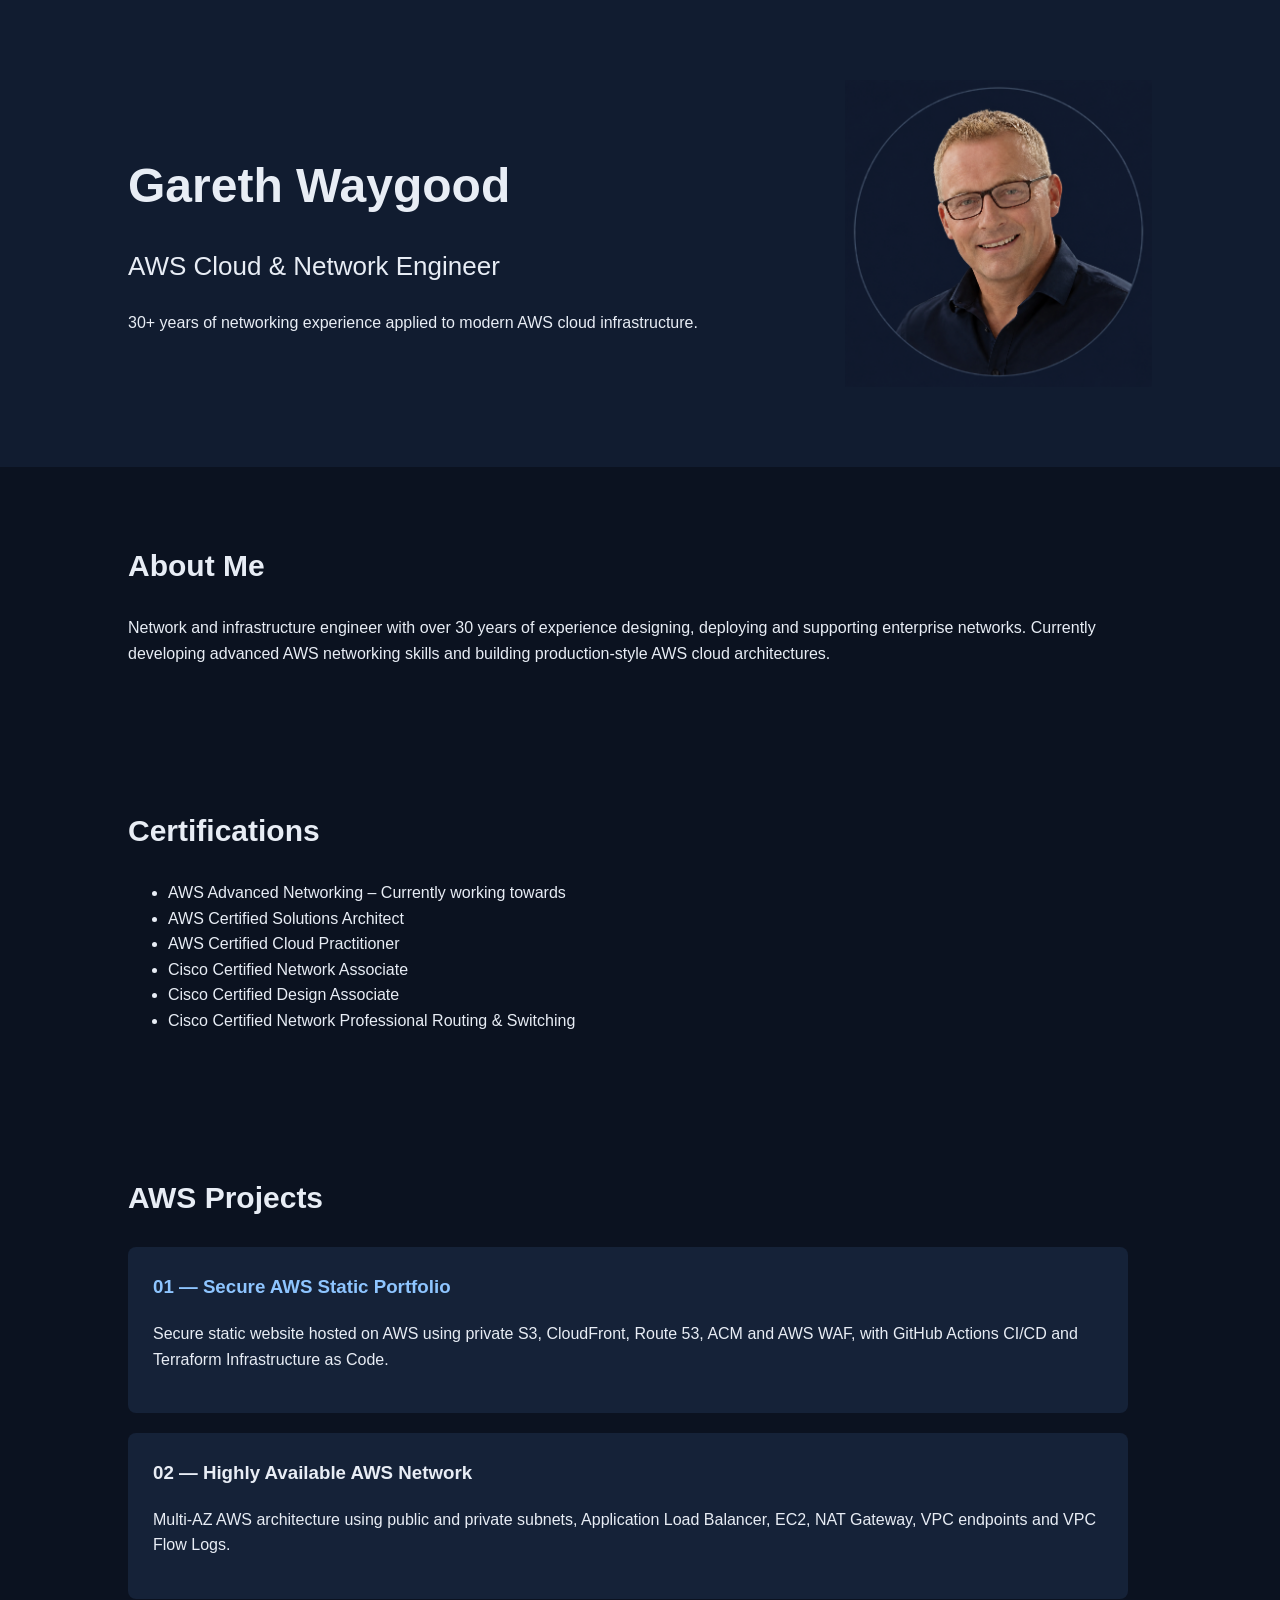
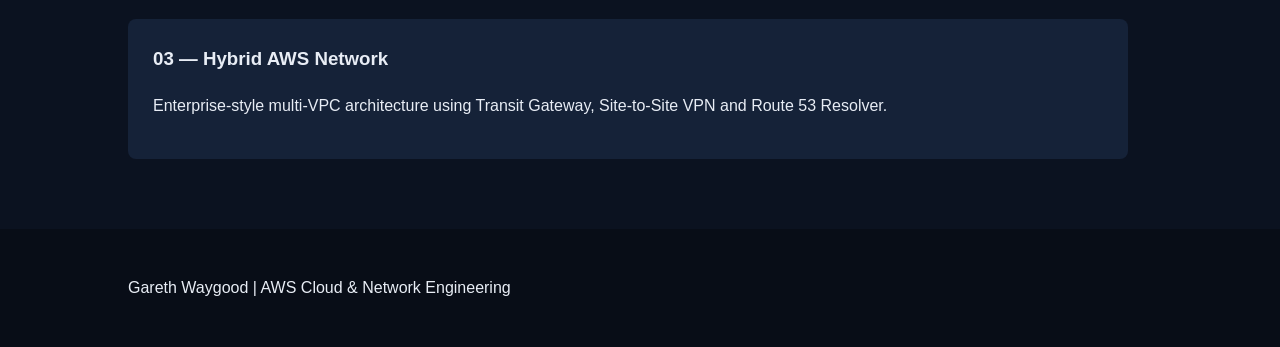
==== site/index.html @ d31afc92 "headshot and updated index" ====
<!DOCTYPE html>
<html lang="en">
<head>
    <meta charset="UTF-8">
    <meta name="viewport" content="width=device-width, initial-scale=1.0">

    <title>Gareth Waygood | AWS Network Engineer</title>

    <link rel="stylesheet" href="styles.css">

    <style>
        .hero-layout {
            display: flex;
            align-items: center;
            justify-content: space-between;
            gap: 3rem;
            max-width: 1400px;
            margin: 0 auto;
        }

        .hero-copy {
            flex: 1 1 auto;
            min-width: 0;
        }

        .hero-headshot {
            display: block;
            flex: 0 0 auto;
            width: clamp(220px, 24vw, 350px);
            height: auto;
            object-fit: contain;
        }

        @media (max-width: 760px) {
            .hero-layout {
                flex-direction: column;
                align-items: flex-start;
                gap: 2rem;
            }

            .hero-headshot {
                width: min(280px, 80vw);
                align-self: center;
            }
        }
    </style>
</head>

<body>

<header>
    <div class="hero-layout">
        <div class="hero-copy">
            <h1>Gareth Waygood</h1>
            <h2>AWS Cloud & Network Engineer</h2>

            <p>
                30+ years of networking experience applied to modern
                AWS cloud infrastructure.
            </p>
        </div>

        <img
            class="hero-headshot"
            src="images/proheadshot.png"
            alt="Professional headshot of Gareth Waygood"
            width="350"
            height="350"
        >
    </div>
</header>


<section>
    <h2>About Me</h2>

    <p>
        Network and infrastructure engineer with over 30 years
        of experience designing, deploying and supporting
        enterprise networks.

        Currently developing advanced AWS networking skills
        and building production-style AWS cloud architectures.
    </p>
</section>

<section>
    <h2>Certifications</h2>

    <ul>
        <li>AWS Advanced Networking – Currently working towards</li>
        <li>AWS Certified Solutions Architect</li>
        <li>AWS Certified Cloud Practitioner</li>
        <li>Cisco Certified Network Associate</li>
        <li>Cisco Certified Design Associate</li>
        <li>Cisco Certified Network Professional Routing & Switching</li>
    </ul>
</section>


<section>
    <h2>AWS Projects</h2>

  <div class="project">
    <h3>
        <a href="project1.html">
            01 — Secure AWS Static Portfolio
        </a>
    </h3>
    <p>
        Secure static website hosted on AWS using private S3,
        CloudFront, Route 53, ACM and AWS WAF, with GitHub Actions
        CI/CD and Terraform Infrastructure as Code.
    </p>
</div>


    <div class="project">
        <h3>02 — Highly Available AWS Network</h3>

        <p>
            Multi-AZ AWS architecture using public and private
            subnets, Application Load Balancer, EC2, NAT Gateway,
            VPC endpoints and VPC Flow Logs.
        </p>
    </div>


    <div class="project">
        <h3>03 — Hybrid AWS Network</h3>

        <p>
            Enterprise-style multi-VPC architecture using
            Transit Gateway, Site-to-Site VPN and Route 53
            Resolver.
        </p>
    </div>

</section>


<footer>
    <p>Gareth Waygood | AWS Cloud & Network Engineering</p>
</footer>

</body>
</html>
---- site/styles.css ----
body {
    font-family: Arial, sans-serif;
    margin: 0;
    background: #0b1220;
    color: #e8edf5;
    line-height: 1.6;
}

header {
    padding: 80px 10%;
    background: #111c30;
}

header h1 {
    font-size: 48px;
    margin-bottom: 0;
}

header h2 {
    font-size: 26px;
    font-weight: normal;
}

section {
    padding: 50px 10%;
    max-width: 1000px;
}

section h2 {
    font-size: 30px;
}

.project {
    background: #152238;
    padding: 25px;
    margin: 20px 0;
    border-radius: 8px;
}

.project h3 {
    margin-top: 0;
}

footer {
    padding: 30px 10%;
    background: #080d17;
}
a {
    color: #8ec5ff;
    text-decoration: none;
}

a:hover {
    text-decoration: underline;
}

.architecture {
    background: #0a1020;
    padding: 25px;
    margin: 25px 0;
    border-radius: 8px;
    overflow-x: auto;
}

.architecture pre {
    font-family: "Courier New", monospace;
    line-height: 1.5;
}

ol li {
    margin-bottom: 12px;
}
/* AWS Architecture Diagram */

.architecture-image {
    margin: 30px auto;
    text-align: center;
}

.architecture-image img {
    width: 100%;
    max-width: 1000px;
    height: auto;
    display: block;
    margin: 0 auto;
    object-fit: contain;
}
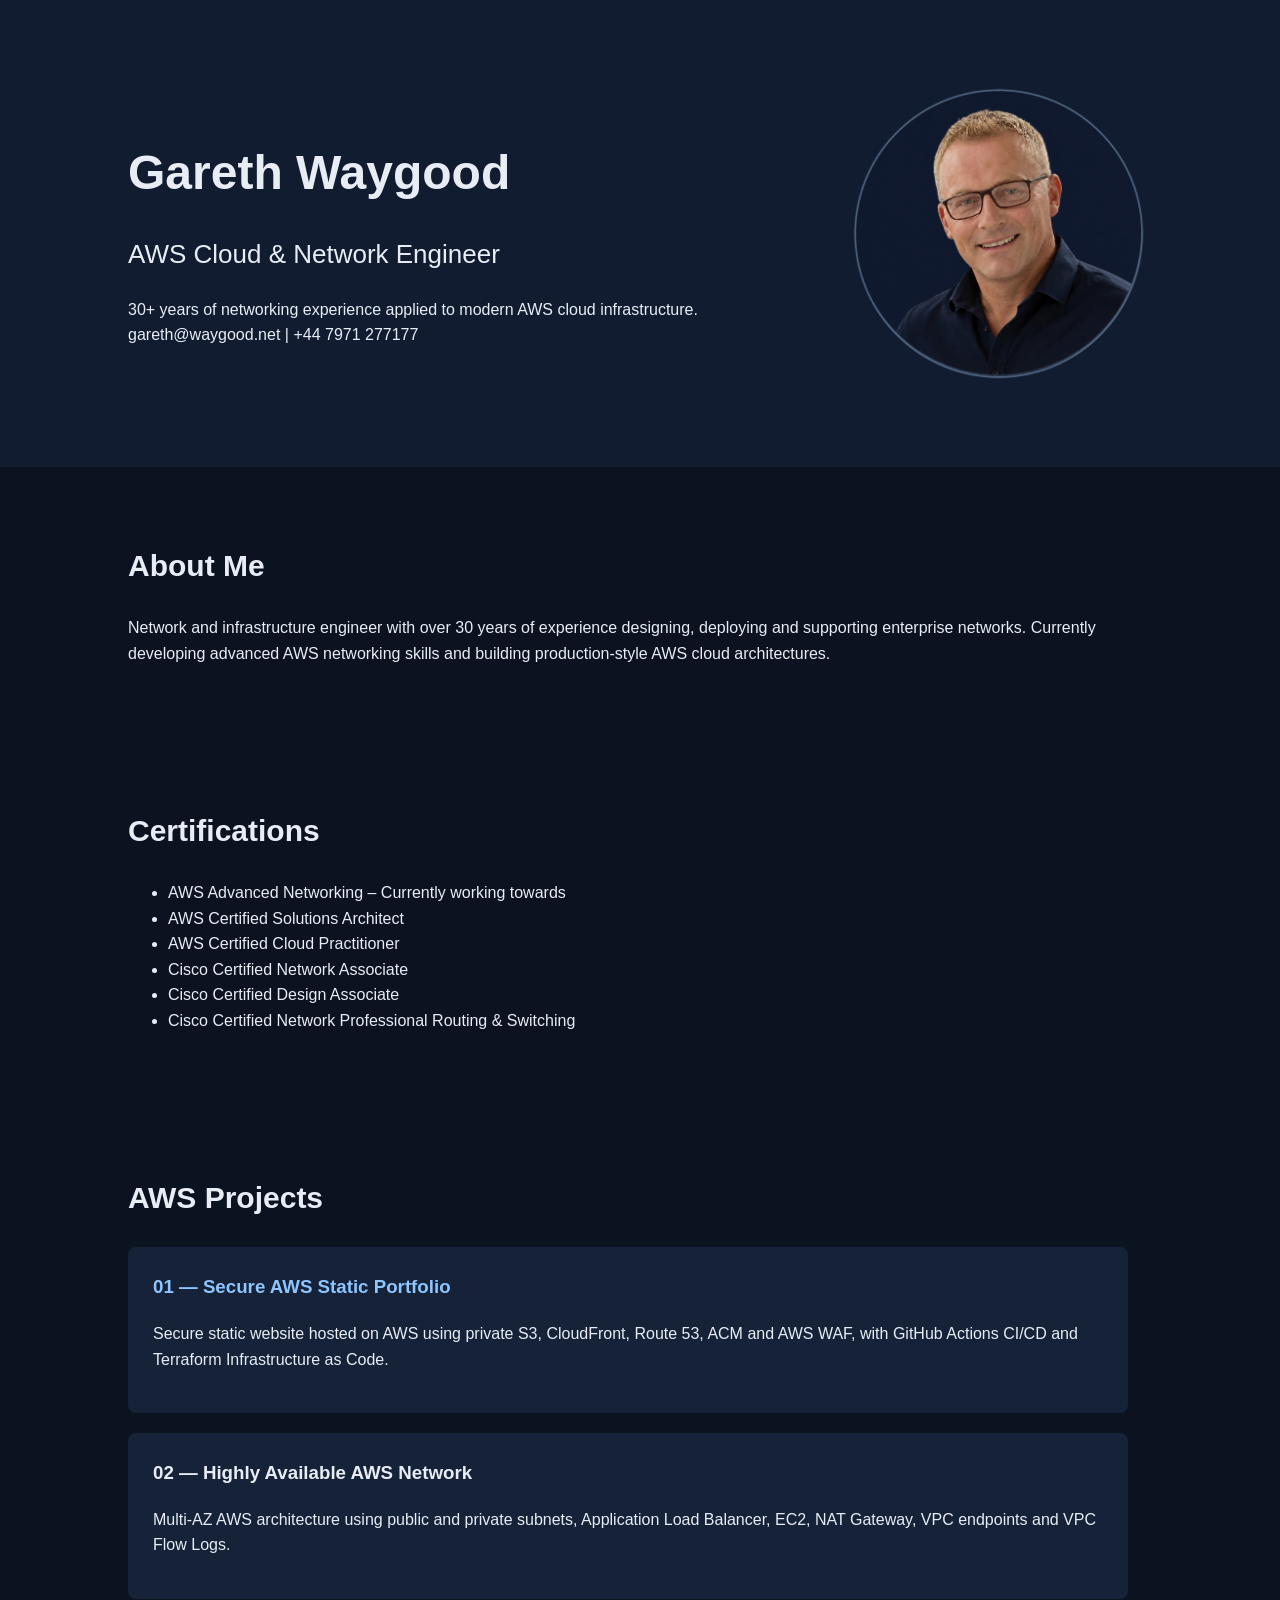
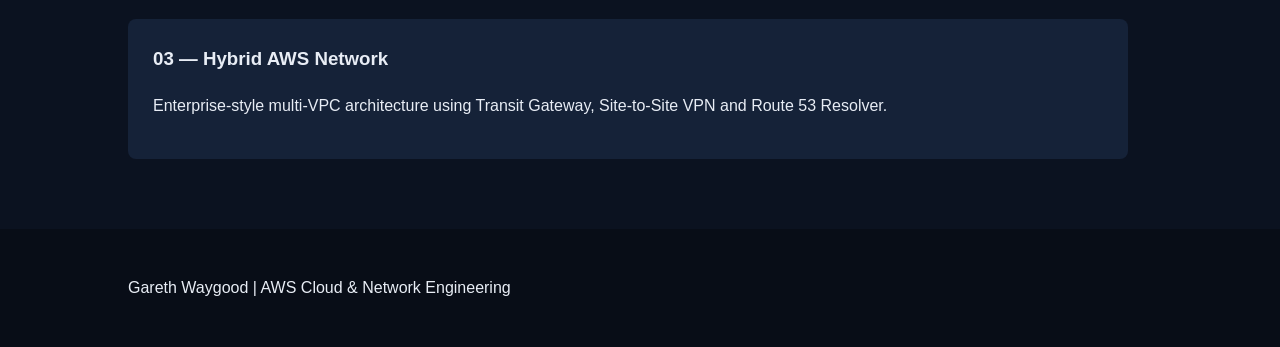
==== commit 7c7f6044: "email and mobile" ====
--- a/site/index.html
+++ b/site/index.html
@@ -57,6 +57,7 @@
             <p>
                 30+ years of networking experience applied to modern
                 AWS cloud infrastructure.
+                gareth@waygood.net   |  +44 7971 277177
             </p>
         </div>
 
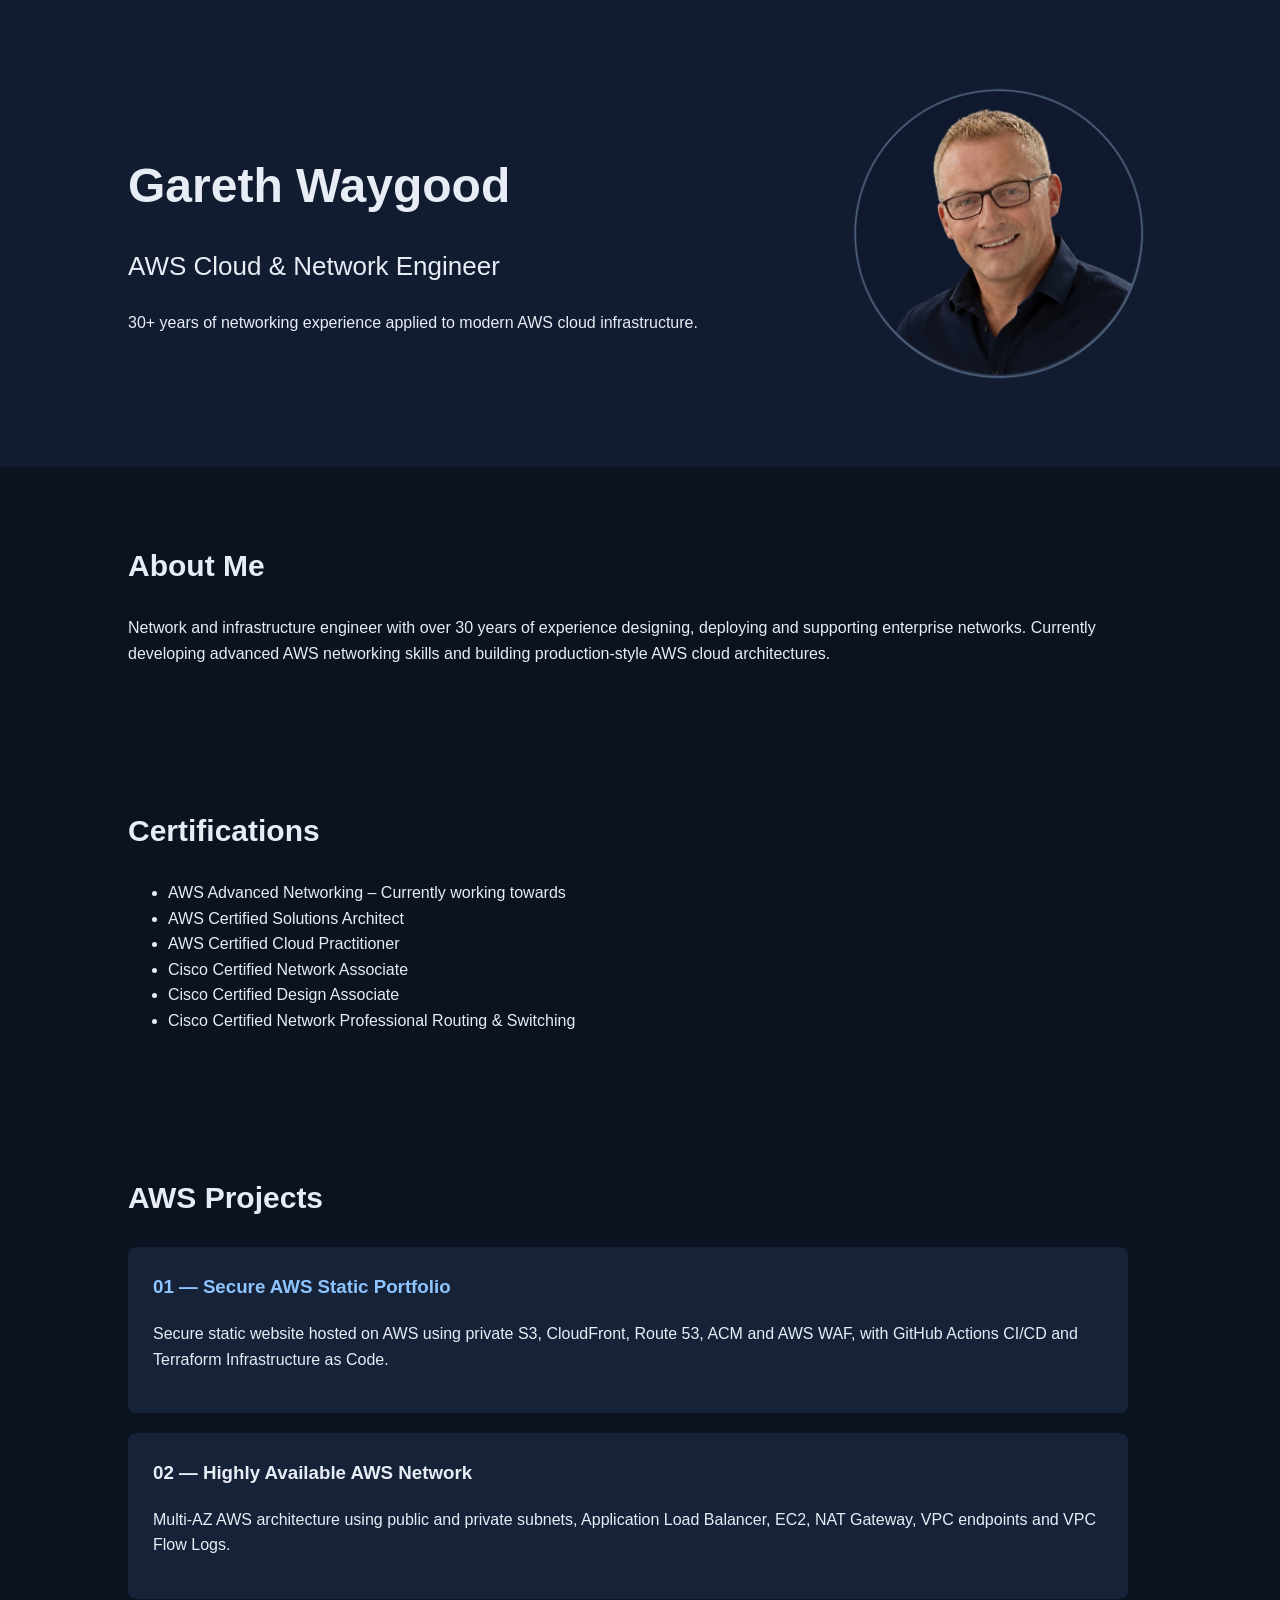
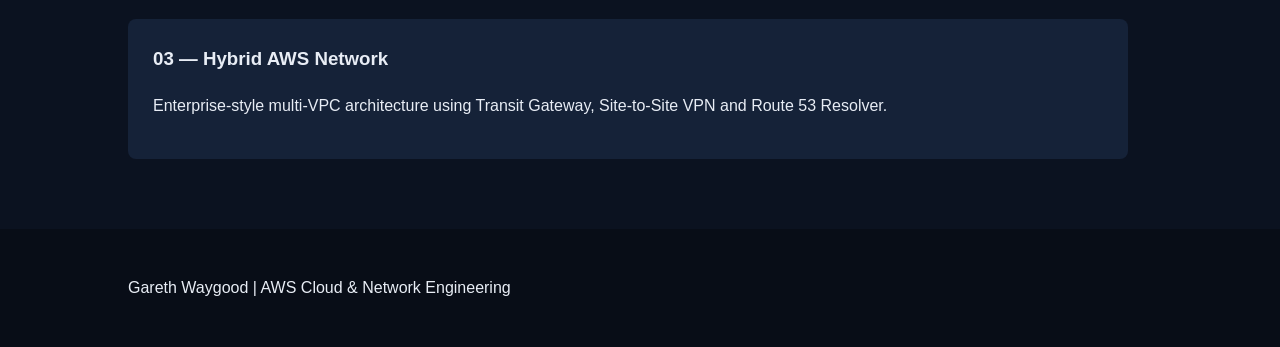
==== commit 6190a0c5: "Update index.html" ====
--- a/site/index.html
+++ b/site/index.html
@@ -57,7 +57,6 @@
             <p>
                 30+ years of networking experience applied to modern
                 AWS cloud infrastructure.
-                gareth@waygood.net   |  +44 7971 277177
             </p>
         </div>
 
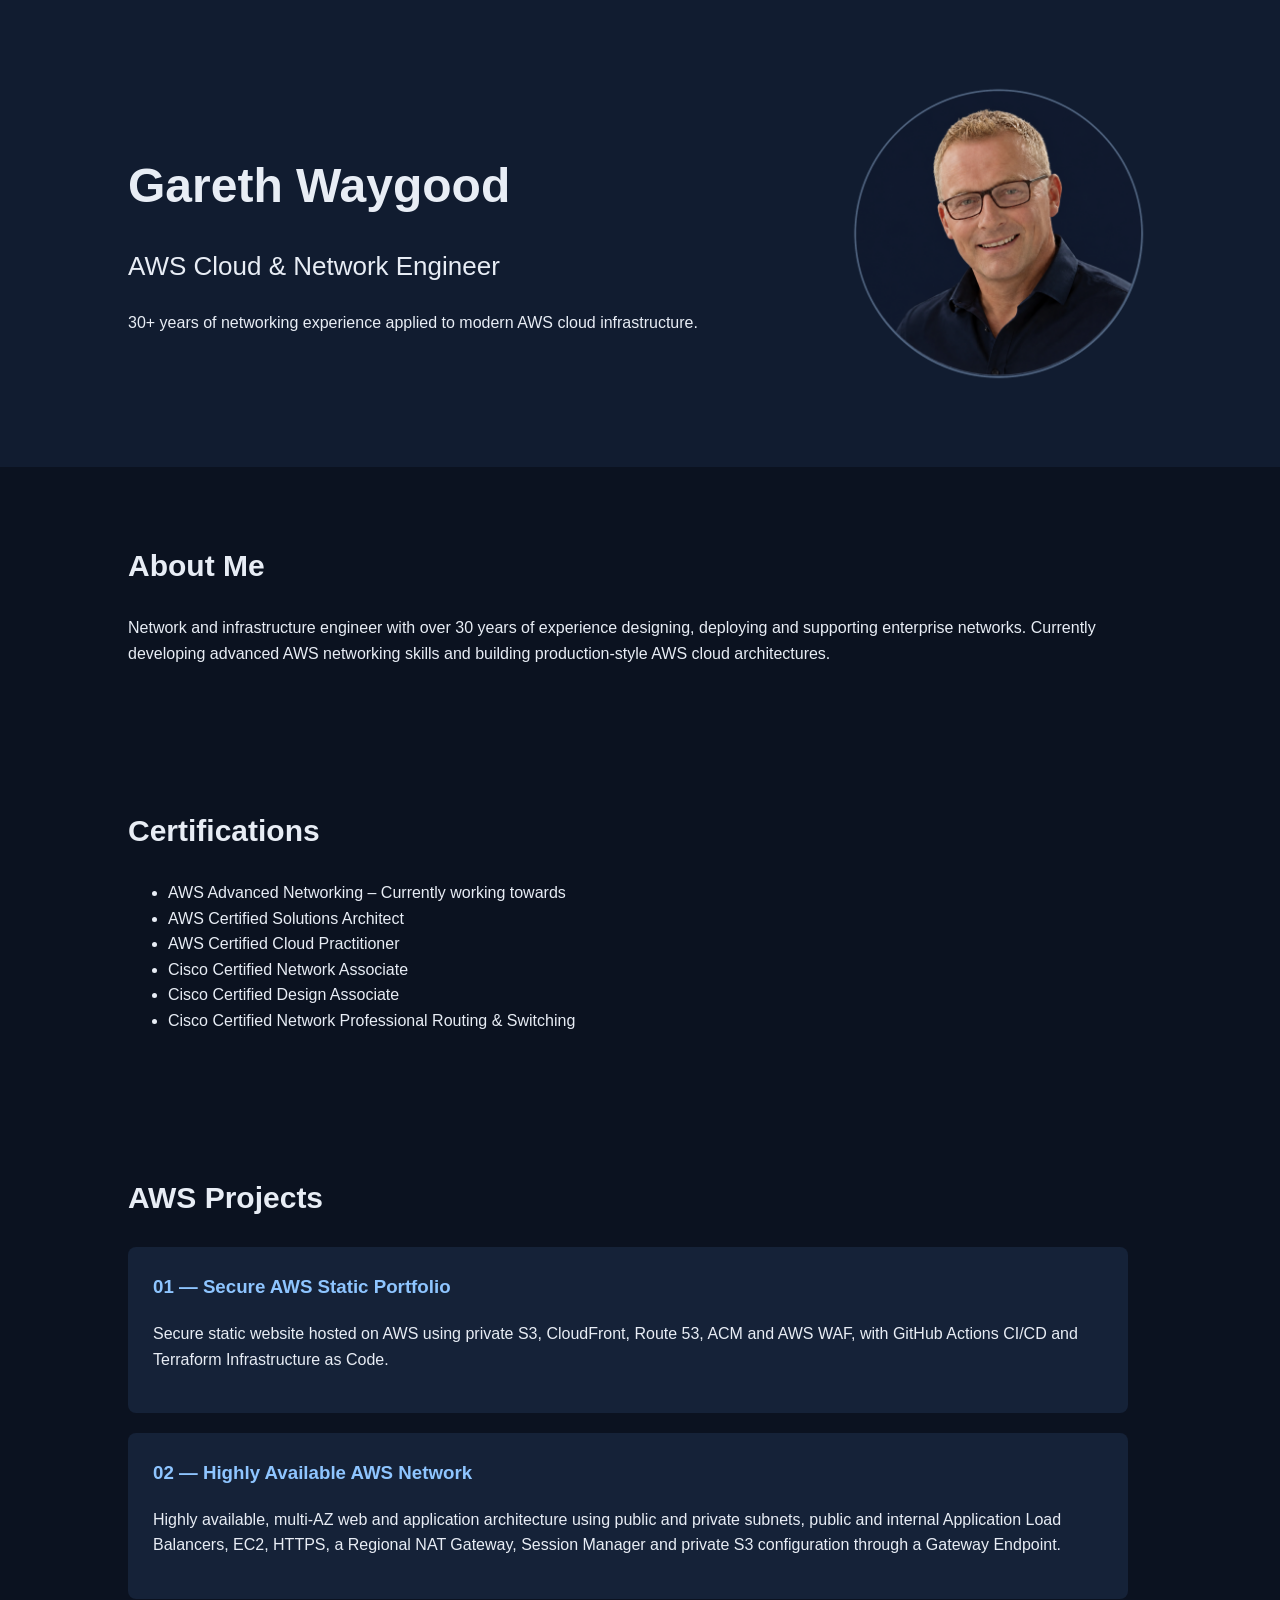
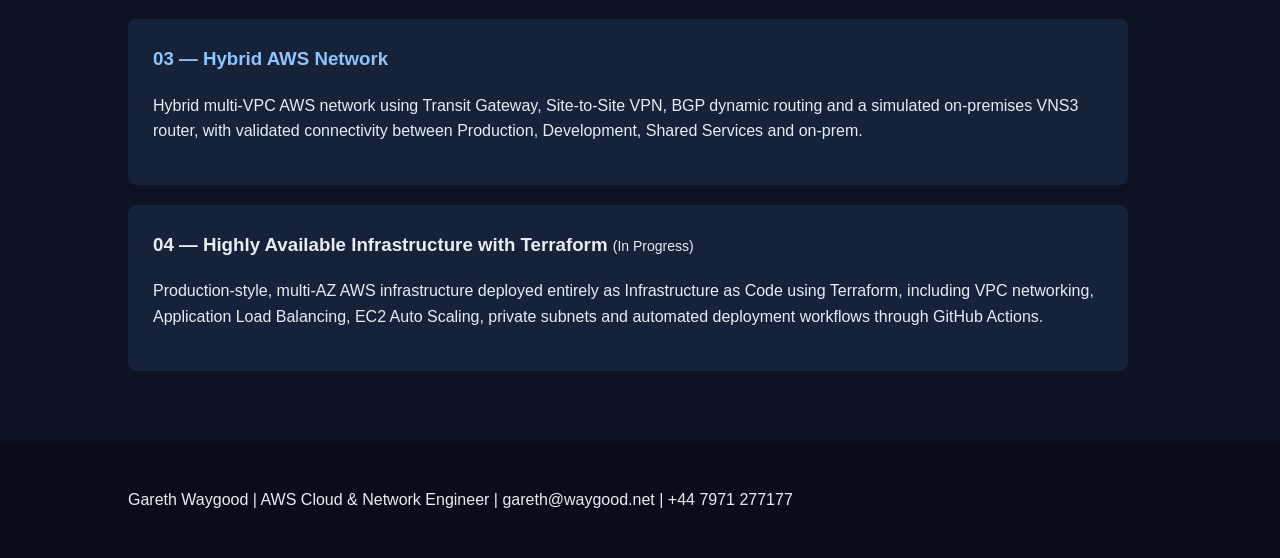
==== commit d6ad0e2d: "add proj 4 to index" ====
--- a/site/index.html
+++ b/site/index.html
@@ -31,6 +31,16 @@
             object-fit: contain;
         }
 
+        footer a {
+            color: inherit;
+            text-decoration: none;
+        }
+
+        footer a:hover,
+        footer a:focus-visible {
+            text-decoration: underline;
+        }
+
         @media (max-width: 760px) {
             .hero-layout {
                 flex-direction: column;
@@ -52,7 +62,7 @@
     <div class="hero-layout">
         <div class="hero-copy">
             <h1>Gareth Waygood</h1>
-            <h2>AWS Cloud & Network Engineer</h2>
+            <h2>AWS Cloud &amp; Network Engineer</h2>
 
             <p>
                 30+ years of networking experience applied to modern
@@ -93,7 +103,7 @@
         <li>AWS Certified Cloud Practitioner</li>
         <li>Cisco Certified Network Associate</li>
         <li>Cisco Certified Design Associate</li>
-        <li>Cisco Certified Network Professional Routing & Switching</li>
+        <li>Cisco Certified Network Professional Routing &amp; Switching</li>
     </ul>
 </section>
 
@@ -101,46 +111,76 @@
 <section>
     <h2>AWS Projects</h2>
 
-  <div class="project">
-    <h3>
-        <a href="project1.html">
-            01 — Secure AWS Static Portfolio
-        </a>
-    </h3>
-    <p>
-        Secure static website hosted on AWS using private S3,
-        CloudFront, Route 53, ACM and AWS WAF, with GitHub Actions
-        CI/CD and Terraform Infrastructure as Code.
-    </p>
-</div>
-
-
     <div class="project">
-        <h3>02 — Highly Available AWS Network</h3>
+        <h3>
+            <a href="project1.html">
+                01 — Secure AWS Static Portfolio
+            </a>
+        </h3>
 
         <p>
-            Multi-AZ AWS architecture using public and private
-            subnets, Application Load Balancer, EC2, NAT Gateway,
-            VPC endpoints and VPC Flow Logs.
+            Secure static website hosted on AWS using private S3,
+            CloudFront, Route 53, ACM and AWS WAF, with GitHub Actions
+            CI/CD and Terraform Infrastructure as Code.
         </p>
     </div>
 
 
     <div class="project">
-        <h3>03 — Hybrid AWS Network</h3>
+        <h3>
+            <a href="project2.html">
+                02 — Highly Available AWS Network
+            </a>
+        </h3>
 
         <p>
-            Enterprise-style multi-VPC architecture using
-            Transit Gateway, Site-to-Site VPN and Route 53
-            Resolver.
+            Highly available, multi-AZ web and application architecture
+            using public and private subnets, public and internal Application
+            Load Balancers, EC2, HTTPS, a Regional NAT Gateway, Session Manager
+            and private S3 configuration through a Gateway Endpoint.
         </p>
     </div>
+
+
+    <div class="project">
+        <h3>
+            <a href="project3.html">
+                03 — Hybrid AWS Network
+            </a>
+        </h3>
+
+        <p>
+            Hybrid multi-VPC AWS network using Transit Gateway,
+            Site-to-Site VPN, BGP dynamic routing and a simulated
+            on-premises VNS3 router, with validated connectivity
+            between Production, Development, Shared Services and on-prem.
+        </p>
+    </div>
+
+    <div class="project">
+    <h3>
+        04 — Highly Available Infrastructure with Terraform
+        <span style="font-size: 0.75em; font-weight: normal;">
+            (In Progress)
+        </span>
+    </h3>
+    <p>
+        Production-style, multi-AZ AWS infrastructure deployed entirely
+        as Infrastructure as Code using Terraform, including VPC networking,
+        Application Load Balancing, EC2 Auto Scaling, private subnets and
+        automated deployment workflows through GitHub Actions.
+    </p>
+</div>
 
 </section>
 
 
 <footer>
-    <p>Gareth Waygood | AWS Cloud & Network Engineering</p>
+    <p>
+        Gareth Waygood | AWS Cloud &amp; Network Engineer |
+        <a href="mailto:gareth@waygood.net">gareth@waygood.net</a> |
+        <a href="tel:+447971277177">+44 7971 277177</a>
+    </p>
 </footer>
 
 </body>
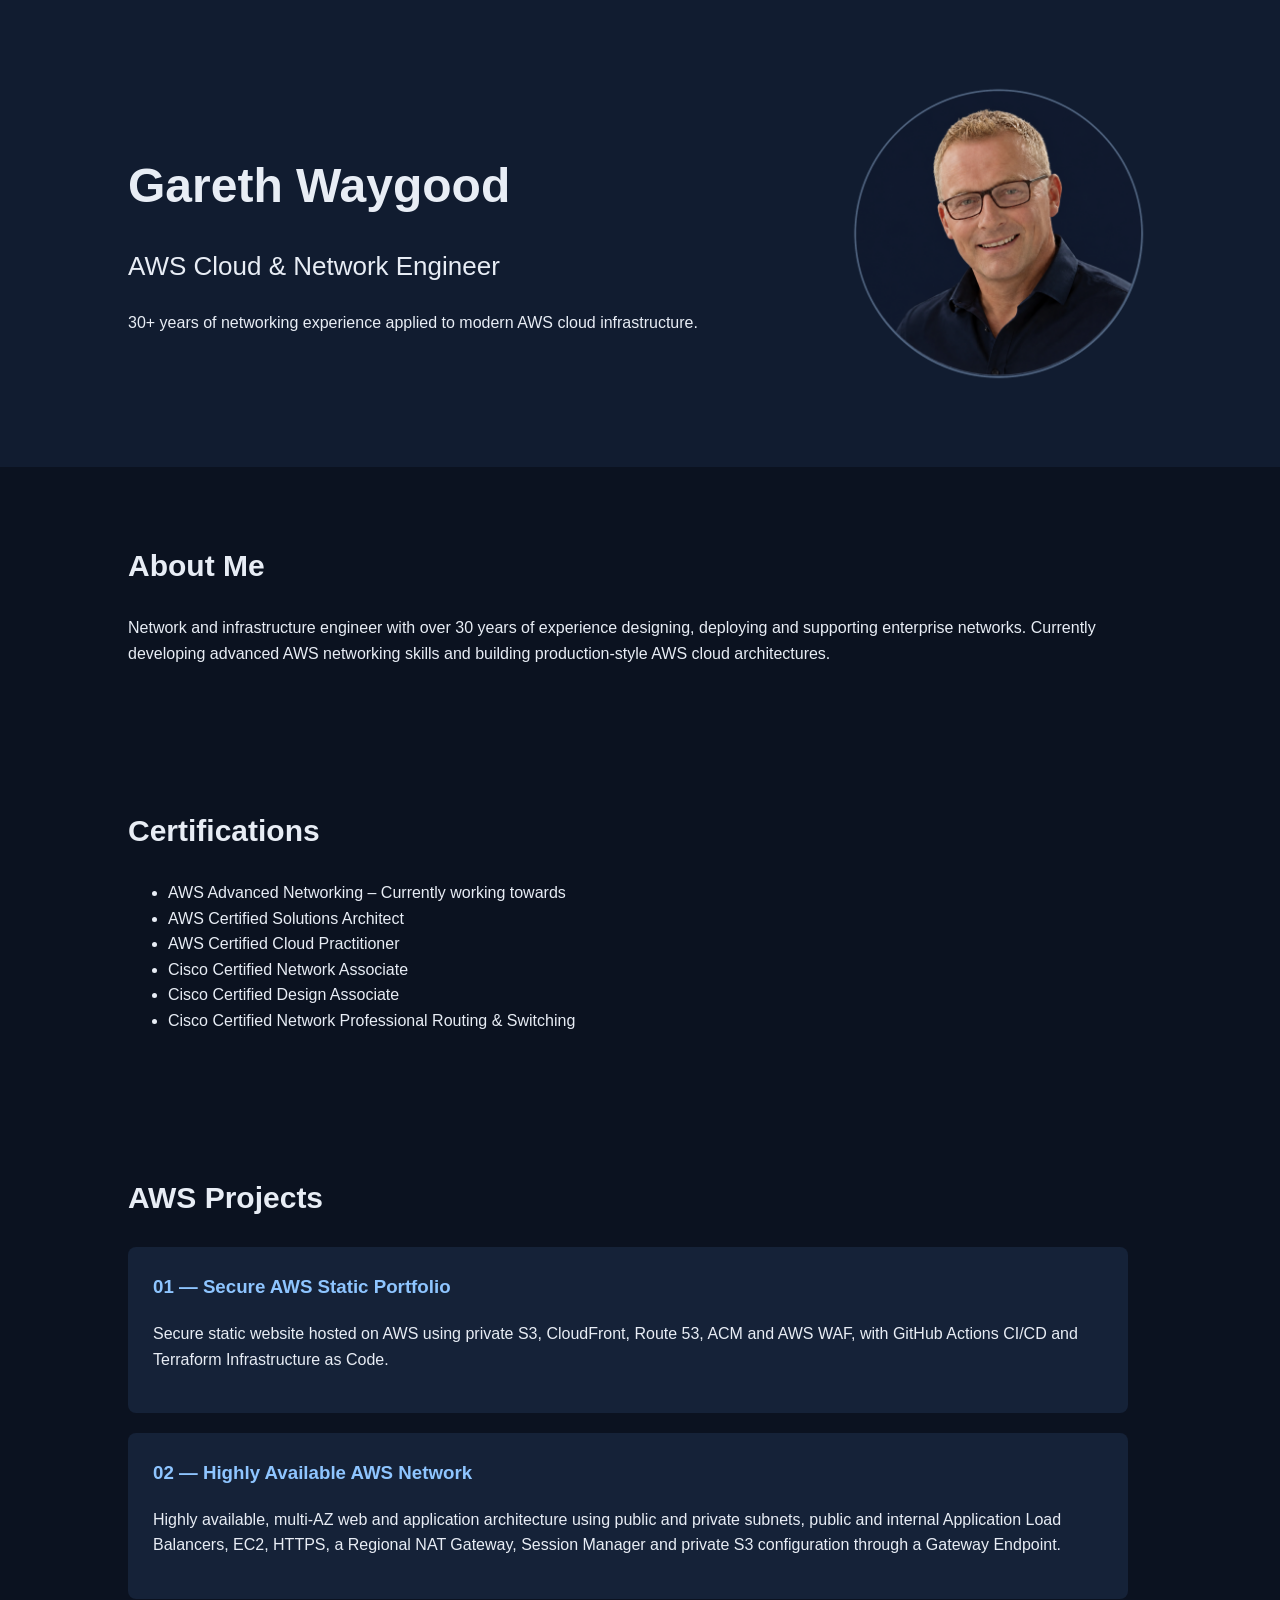
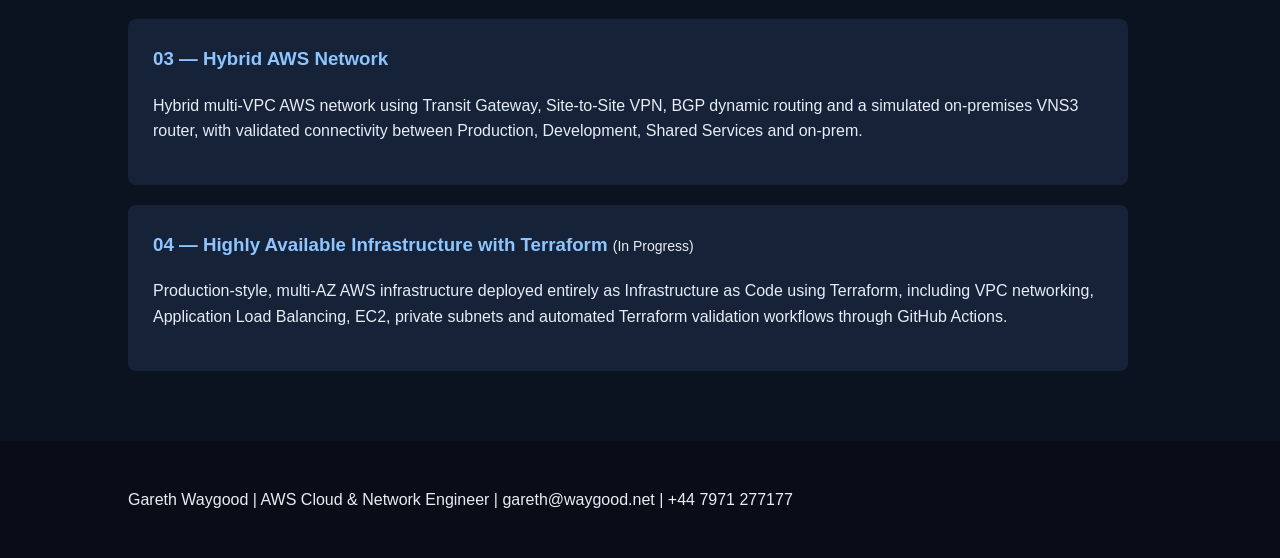
==== commit 629608c4: "project4" ====
--- a/site/index.html
+++ b/site/index.html
@@ -158,19 +158,22 @@
     </div>
 
     <div class="project">
-    <h3>
-        04 — Highly Available Infrastructure with Terraform
-        <span style="font-size: 0.75em; font-weight: normal;">
-            (In Progress)
-        </span>
-    </h3>
-    <p>
-        Production-style, multi-AZ AWS infrastructure deployed entirely
-        as Infrastructure as Code using Terraform, including VPC networking,
-        Application Load Balancing, EC2 Auto Scaling, private subnets and
-        automated deployment workflows through GitHub Actions.
-    </p>
-</div>
+        <h3>
+            <a href="project4.html">
+                04 — Highly Available Infrastructure with Terraform
+            </a>
+            <span style="font-size: 0.75em; font-weight: normal;">
+                (In Progress)
+            </span>
+        </h3>
+
+        <p>
+            Production-style, multi-AZ AWS infrastructure deployed entirely
+            as Infrastructure as Code using Terraform, including VPC networking,
+            Application Load Balancing, EC2, private subnets and automated
+            Terraform validation workflows through GitHub Actions.
+        </p>
+    </div>
 
 </section>
 
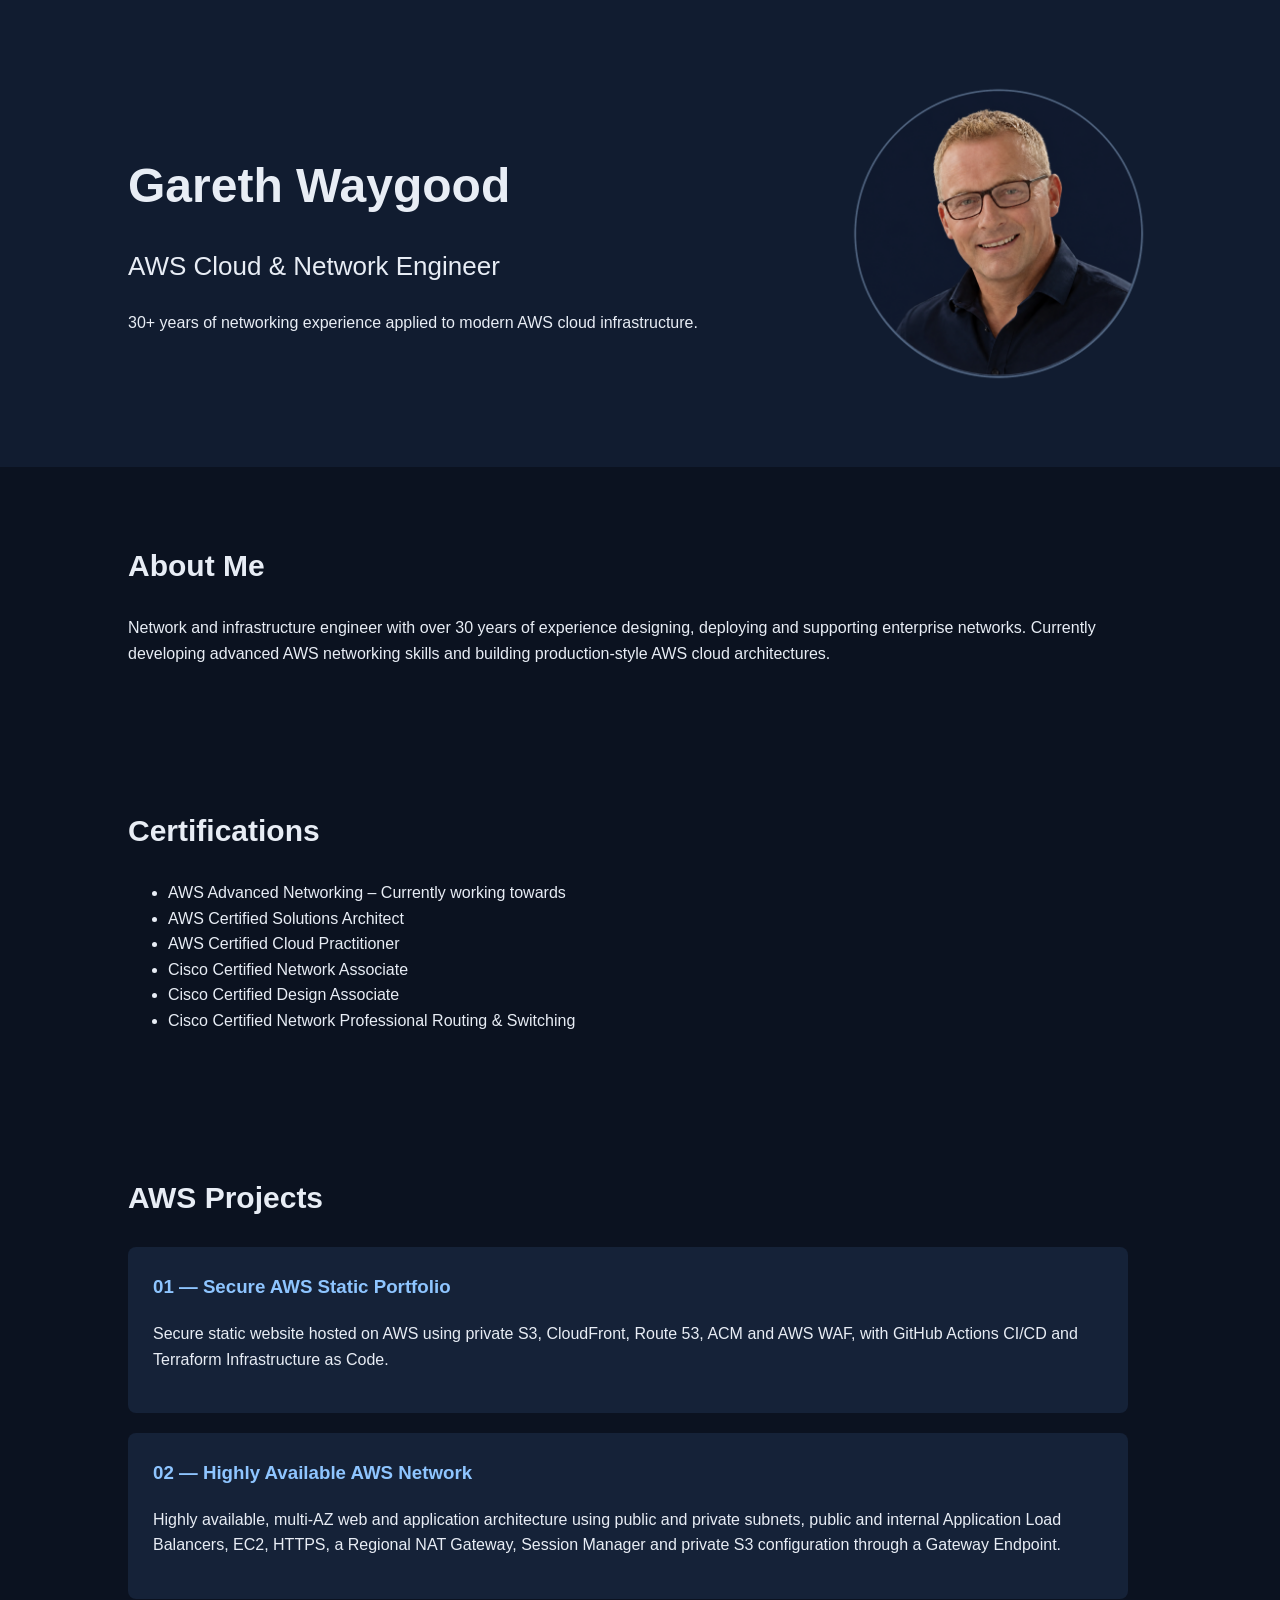
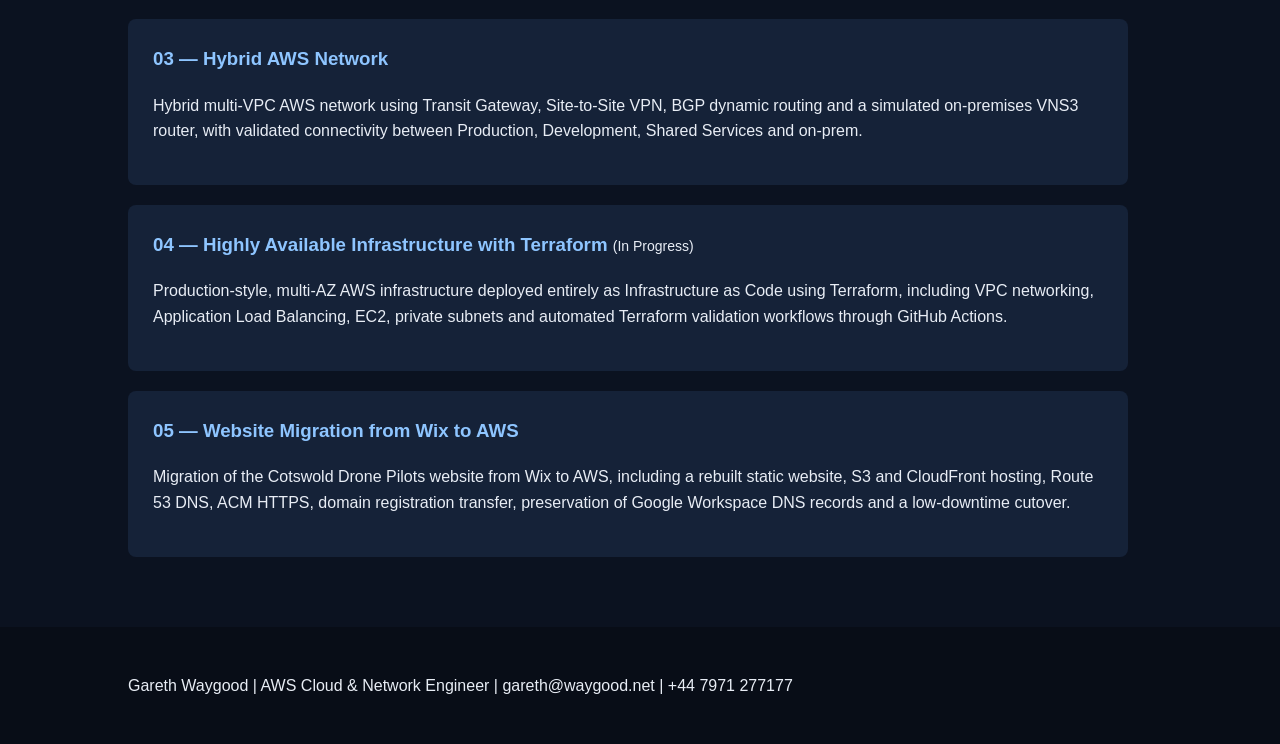
==== commit db3b2165: "Project5" ====
--- a/site/index.html
+++ b/site/index.html
@@ -175,6 +175,21 @@
         </p>
     </div>
 
+    <div class="project">
+        <h3>
+            <a href="project5.html">
+                05 — Website Migration from Wix to AWS
+            </a>
+        </h3>
+
+        <p>
+            Migration of the Cotswold Drone Pilots website from Wix to AWS,
+            including a rebuilt static website, S3 and CloudFront hosting,
+            Route 53 DNS, ACM HTTPS, domain registration transfer, preservation
+            of Google Workspace DNS records and a low-downtime cutover.
+        </p>
+    </div>
+
 </section>
 
 
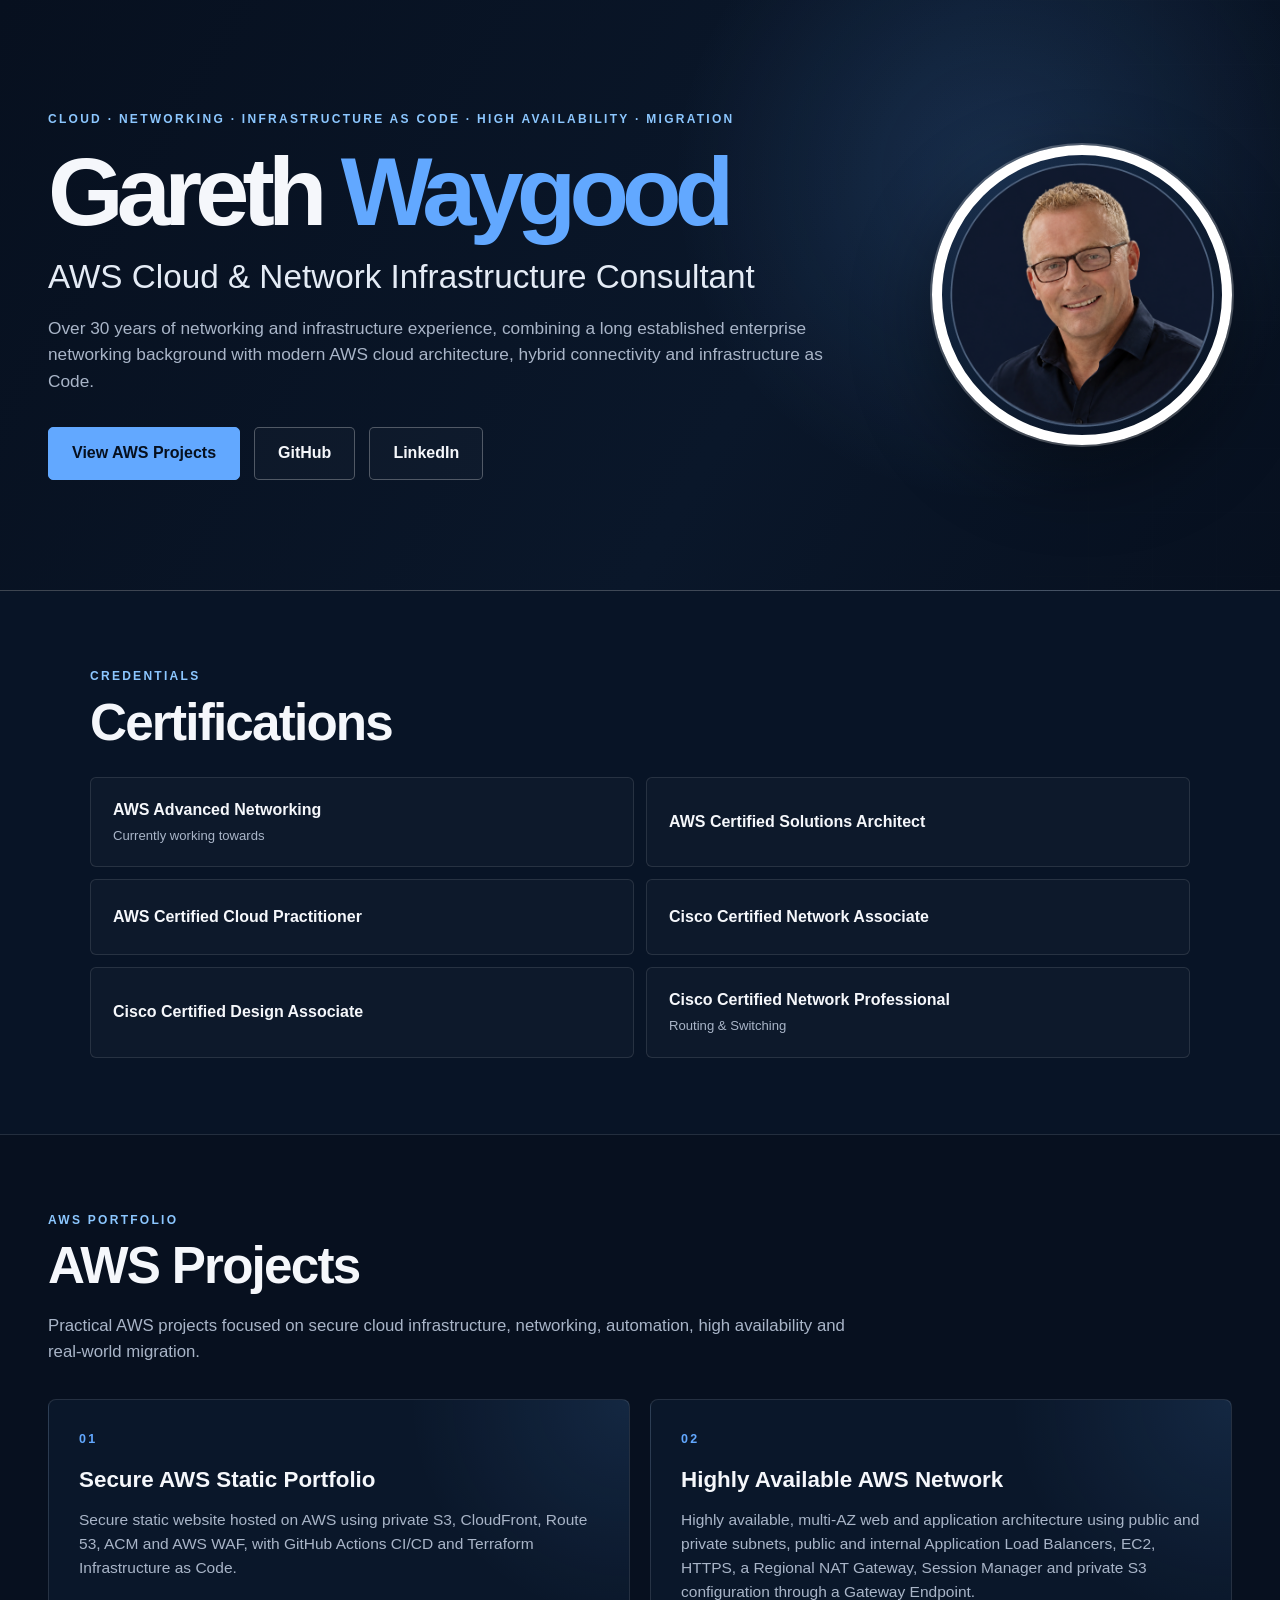
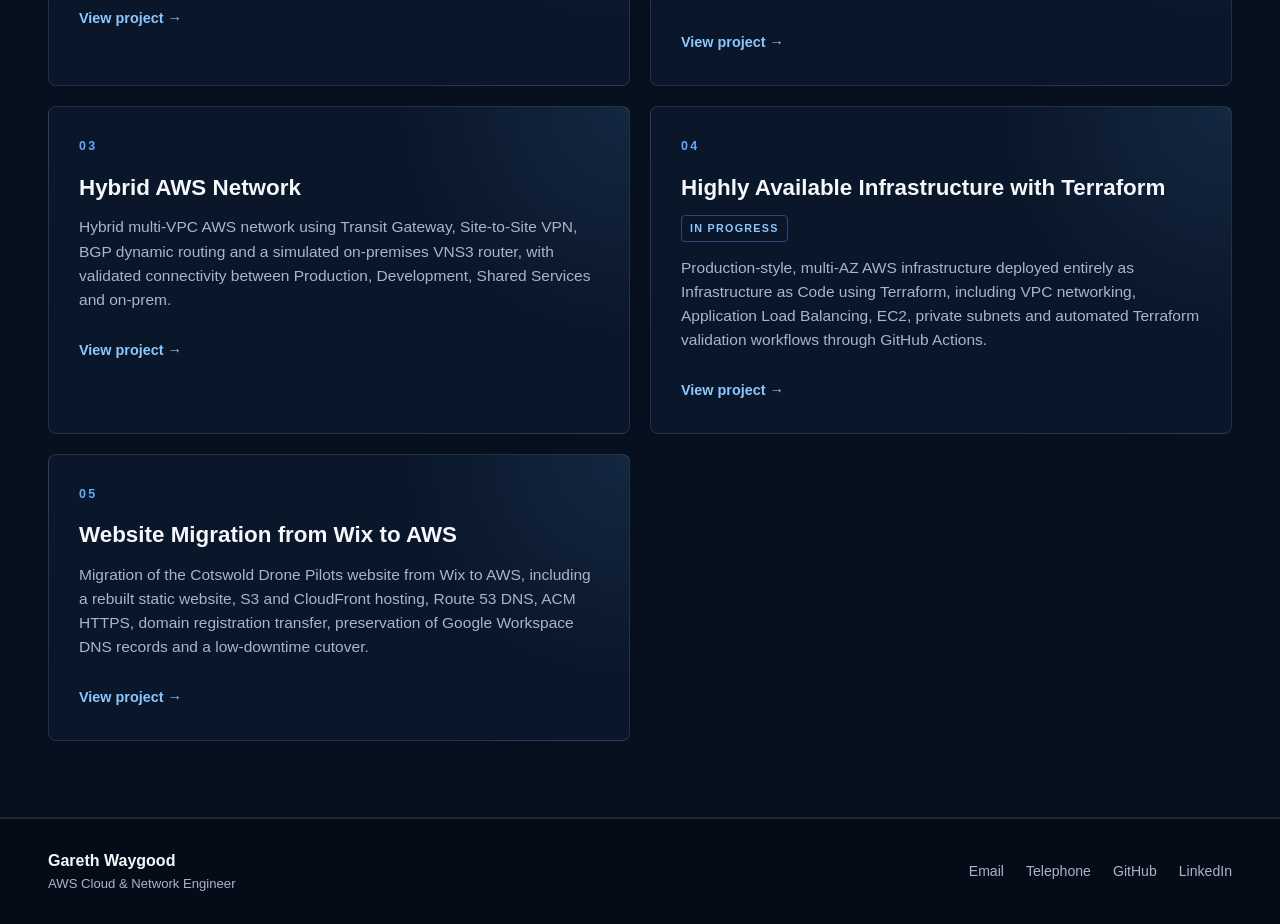
==== commit 97d59856: "update" ====
--- a/site/index.html
+++ b/site/index.html
@@ -1,205 +1,74 @@
 <!DOCTYPE html>
 <html lang="en">
 <head>
-    <meta charset="UTF-8">
-    <meta name="viewport" content="width=device-width, initial-scale=1.0">
-
-    <title>Gareth Waygood | AWS Network Engineer</title>
-
-    <link rel="stylesheet" href="styles.css">
-
-    <style>
-        .hero-layout {
-            display: flex;
-            align-items: center;
-            justify-content: space-between;
-            gap: 3rem;
-            max-width: 1400px;
-            margin: 0 auto;
-        }
-
-        .hero-copy {
-            flex: 1 1 auto;
-            min-width: 0;
-        }
-
-        .hero-headshot {
-            display: block;
-            flex: 0 0 auto;
-            width: clamp(220px, 24vw, 350px);
-            height: auto;
-            object-fit: contain;
-        }
-
-        footer a {
-            color: inherit;
-            text-decoration: none;
-        }
-
-        footer a:hover,
-        footer a:focus-visible {
-            text-decoration: underline;
-        }
-
-        @media (max-width: 760px) {
-            .hero-layout {
-                flex-direction: column;
-                align-items: flex-start;
-                gap: 2rem;
-            }
-
-            .hero-headshot {
-                width: min(280px, 80vw);
-                align-self: center;
-            }
-        }
-    </style>
+  <meta charset="UTF-8">
+  <meta name="viewport" content="width=device-width, initial-scale=1.0">
+  <meta name="description" content="Gareth Waygood — AWS Cloud & Network Engineer portfolio covering AWS networking, Terraform, CI/CD, hybrid connectivity and cloud infrastructure.">
+  <title>Gareth Waygood | AWS Cloud & Network Engineer</title>
+  <link rel="icon" type="image/png" href="favicon.png">
+  <link rel="stylesheet" href="styles.css">
 </head>
-
 <body>
-
-<header>
-    <div class="hero-layout">
-        <div class="hero-copy">
-            <h1>Gareth Waygood</h1>
-            <h2>AWS Cloud &amp; Network Engineer</h2>
-
-            <p>
-                30+ years of networking experience applied to modern
-                AWS cloud infrastructure.
-            </p>
-        </div>
-
-        <img
-            class="hero-headshot"
-            src="images/proheadshot.png"
-            alt="Professional headshot of Gareth Waygood"
-            width="350"
-            height="350"
-        >
+<main>
+<section class="hero">
+  <div class="container hero-layout">
+    <div class="hero-copy">
+      <div class="eyebrow">CLOUD · NETWORKING · INFRASTRUCTURE AS CODE · HIGH AVAILABILITY · MIGRATION</div>
+      <h1>Gareth <span>Waygood</span></h1>
+      <h2>AWS Cloud &amp; Network Infrastructure Consultant</h2>
+      <p class="intro">Over 30 years of networking and infrastructure experience, combining a long established enterprise networking background with modern AWS cloud architecture, hybrid connectivity and infrastructure as Code.</p>
+      <div class="actions">
+        <a class="button primary" href="#projects">View AWS Projects</a>
+        <a class="button" href="https://github.com/garethwaygood-maker" target="_blank" rel="noopener">GitHub</a>
+        <a class="button" href="https://www.linkedin.com/in/garethwaygood/" target="_blank" rel="noopener">LinkedIn</a>
+      </div>
     </div>
-</header>
-
-
-<section>
-    <h2>About Me</h2>
-
-    <p>
-        Network and infrastructure engineer with over 30 years
-        of experience designing, deploying and supporting
-        enterprise networks.
-
-        Currently developing advanced AWS networking skills
-        and building production-style AWS cloud architectures.
-    </p>
+    <div class="photo-wrap">
+      <img class="profile-photo" src="images/proheadshot.png" alt="Professional headshot of Gareth Waygood">
+    </div>
+  </div>
 </section>
 
-<section>
+<section class="content-section alternate">
+  <div class="container narrow">
+    <div class="section-eyebrow">CREDENTIALS</div>
     <h2>Certifications</h2>
-
-    <ul>
-        <li>AWS Advanced Networking – Currently working towards</li>
-        <li>AWS Certified Solutions Architect</li>
-        <li>AWS Certified Cloud Practitioner</li>
-        <li>Cisco Certified Network Associate</li>
-        <li>Cisco Certified Design Associate</li>
-        <li>Cisco Certified Network Professional Routing &amp; Switching</li>
-    </ul>
+    <div class="cert-grid">
+      <div>AWS Advanced Networking <span>Currently working towards</span></div>
+      <div>AWS Certified Solutions Architect</div>
+      <div>AWS Certified Cloud Practitioner</div>
+      <div>Cisco Certified Network Associate</div>
+      <div>Cisco Certified Design Associate</div>
+      <div>Cisco Certified Network Professional <span>Routing &amp; Switching</span></div>
+    </div>
+  </div>
 </section>
 
-
-<section>
+<section class="content-section projects-section" id="projects">
+  <div class="container">
+    <div class="section-eyebrow">AWS PORTFOLIO</div>
     <h2>AWS Projects</h2>
-
-    <div class="project">
-        <h3>
-            <a href="project1.html">
-                01 — Secure AWS Static Portfolio
-            </a>
-        </h3>
-
-        <p>
-            Secure static website hosted on AWS using private S3,
-            CloudFront, Route 53, ACM and AWS WAF, with GitHub Actions
-            CI/CD and Terraform Infrastructure as Code.
-        </p>
+    <p class="section-intro">Practical AWS projects focused on secure cloud infrastructure, networking, automation, high availability and real-world migration.</p>
+    <div class="projects-grid">
+      <article class="project"><div class="project-number">01</div><h3><a href="project1.html">Secure AWS Static Portfolio</a></h3><p>Secure static website hosted on AWS using private S3, CloudFront, Route 53, ACM and AWS WAF, with GitHub Actions CI/CD and Terraform Infrastructure as Code.</p><a class="project-link" href="project1.html">View project →</a></article>
+      <article class="project"><div class="project-number">02</div><h3><a href="project2.html">Highly Available AWS Network</a></h3><p>Highly available, multi-AZ web and application architecture using public and private subnets, public and internal Application Load Balancers, EC2, HTTPS, a Regional NAT Gateway, Session Manager and private S3 configuration through a Gateway Endpoint.</p><a class="project-link" href="project2.html">View project →</a></article>
+      <article class="project"><div class="project-number">03</div><h3><a href="project3.html">Hybrid AWS Network</a></h3><p>Hybrid multi-VPC AWS network using Transit Gateway, Site-to-Site VPN, BGP dynamic routing and a simulated on-premises VNS3 router, with validated connectivity between Production, Development, Shared Services and on-prem.</p><a class="project-link" href="project3.html">View project →</a></article>
+      <article class="project"><div class="project-number">04</div><h3><a href="project4.html">Highly Available Infrastructure with Terraform</a></h3><div class="status">IN PROGRESS</div><p>Production-style, multi-AZ AWS infrastructure deployed entirely as Infrastructure as Code using Terraform, including VPC networking, Application Load Balancing, EC2, private subnets and automated Terraform validation workflows through GitHub Actions.</p><a class="project-link" href="project4.html">View project →</a></article>
+      <article class="project"><div class="project-number">05</div><h3><a href="project5.html">Website Migration from Wix to AWS</a></h3><p>Migration of the Cotswold Drone Pilots website from Wix to AWS, including a rebuilt static website, S3 and CloudFront hosting, Route 53 DNS, ACM HTTPS, domain registration transfer, preservation of Google Workspace DNS records and a low-downtime cutover.</p><a class="project-link" href="project5.html">View project →</a></article>
     </div>
-
-
-    <div class="project">
-        <h3>
-            <a href="project2.html">
-                02 — Highly Available AWS Network
-            </a>
-        </h3>
-
-        <p>
-            Highly available, multi-AZ web and application architecture
-            using public and private subnets, public and internal Application
-            Load Balancers, EC2, HTTPS, a Regional NAT Gateway, Session Manager
-            and private S3 configuration through a Gateway Endpoint.
-        </p>
+  </div>
+</section>
+</main>
+<footer>
+  <div class="container footer-inner">
+    <div><strong>Gareth Waygood</strong><span>AWS Cloud &amp; Network Engineer</span></div>
+    <div class="footer-links">
+      <a href="mailto:gareth@waygood.net">Email</a>
+      <a href="tel:+447971277177">Telephone</a>
+      <a href="https://github.com/garethwaygood-maker" target="_blank" rel="noopener">GitHub</a>
+      <a href="https://www.linkedin.com/in/garethwaygood/" target="_blank" rel="noopener">LinkedIn</a>
     </div>
-
-
-    <div class="project">
-        <h3>
-            <a href="project3.html">
-                03 — Hybrid AWS Network
-            </a>
-        </h3>
-
-        <p>
-            Hybrid multi-VPC AWS network using Transit Gateway,
-            Site-to-Site VPN, BGP dynamic routing and a simulated
-            on-premises VNS3 router, with validated connectivity
-            between Production, Development, Shared Services and on-prem.
-        </p>
-    </div>
-
-    <div class="project">
-        <h3>
-            <a href="project4.html">
-                04 — Highly Available Infrastructure with Terraform
-            </a>
-            <span style="font-size: 0.75em; font-weight: normal;">
-                (In Progress)
-            </span>
-        </h3>
-
-        <p>
-            Production-style, multi-AZ AWS infrastructure deployed entirely
-            as Infrastructure as Code using Terraform, including VPC networking,
-            Application Load Balancing, EC2, private subnets and automated
-            Terraform validation workflows through GitHub Actions.
-        </p>
-    </div>
-
-    <div class="project">
-        <h3>
-            <a href="project5.html">
-                05 — Website Migration from Wix to AWS
-            </a>
-        </h3>
-
-        <p>
-            Migration of the Cotswold Drone Pilots website from Wix to AWS,
-            including a rebuilt static website, S3 and CloudFront hosting,
-            Route 53 DNS, ACM HTTPS, domain registration transfer, preservation
-            of Google Workspace DNS records and a low-downtime cutover.
-        </p>
-    </div>
-
-</section>
-
-
-<footer>
-    <p>
-        Gareth Waygood | AWS Cloud &amp; Network Engineer |
-        <a href="mailto:gareth@waygood.net">gareth@waygood.net</a> |
-        <a href="tel:+447971277177">+44 7971 277177</a>
-    </p>
+  </div>
 </footer>
-
 </body>
-</html>
+</html>
--- a/site/styles.css
+++ b/site/styles.css
@@ -1,87 +1,137 @@
-body {
-    font-family: Arial, sans-serif;
-    margin: 0;
-    background: #0b1220;
-    color: #e8edf5;
-    line-height: 1.6;
+*{box-sizing:border-box}
+:root{--bg:#07101f;--panel:#0a172a;--panel2:#0d1c31;--line:rgba(255,255,255,.11);--text:#f5f7fb;--muted:#a9b5c8;--blue:#62a8ff;--max:1400px}
+html{scroll-behavior:smooth}
+body{margin:0;background:var(--bg);color:var(--text);font-family:Inter,-apple-system,BlinkMacSystemFont,"Segoe UI",Roboto,Helvetica,Arial,sans-serif;line-height:1.55;-webkit-font-smoothing:antialiased}
+.container{width:min(calc(100% - 96px),var(--max));margin:0 auto}
+.hero{position:relative;overflow:hidden;background:radial-gradient(circle at 78% 30%,rgba(98,168,255,.17),transparent 30%),linear-gradient(120deg,#07101f 0%,#0a172a 60%,#07101f 100%);border-bottom:1px solid rgba(255,255,255,.22)}
+.hero:before{content:"";position:absolute;inset:0;pointer-events:none;opacity:.12;background-image:linear-gradient(rgba(255,255,255,.045) 1px,transparent 1px),linear-gradient(90deg,rgba(255,255,255,.045) 1px,transparent 1px);background-size:64px 64px;mask-image:linear-gradient(to right,transparent 12%,black 100%)}
+.hero-layout{position:relative;z-index:1;min-height:590px;display:grid;grid-template-columns:minmax(0,1.5fr) minmax(300px,.5fr);gap:70px;align-items:center;padding:70px 0}
+.eyebrow,.section-eyebrow{color:#8cc7ff;letter-spacing:.19em;font-size:.75rem;font-weight:750}
+h1{margin:18px 0 0;font-size:clamp(4.2rem,7.6vw,7.5rem);line-height:.92;letter-spacing:-.07em;white-space:nowrap}
+h1 span{color:var(--blue)}
+.hero h2{margin:22px 0 18px;font-size:clamp(1.55rem,2.6vw,2.3rem);line-height:1.15;font-weight:500;color:#e4ebf5}
+.intro{max-width:850px;margin:0;color:var(--muted);font-size:1.08rem}
+.actions{display:flex;flex-wrap:wrap;gap:14px;margin-top:32px}
+.button{display:inline-block;padding:13px 23px;border:1px solid rgba(255,255,255,.28);border-radius:5px;color:var(--text);text-decoration:none;font-weight:700;background:rgba(255,255,255,.025);transition:.2s}
+.button:hover{transform:translateY(-2px);border-color:rgba(255,255,255,.55);background:rgba(255,255,255,.07)}
+.button.primary{background:var(--blue);border-color:var(--blue);color:#06101f}
+.photo-wrap{display:flex;justify-content:center;align-items:center}
+.profile-photo{display:block;width:min(100%,340px);aspect-ratio:1/1;object-fit:cover;border-radius:50%;border:10px solid #fff;outline:2px solid rgba(255,255,255,.25);box-shadow:0 28px 80px rgba(0,0,0,.42)}
+.stats{position:relative;z-index:2;background:rgba(5,14,27,.78);border-top:1px solid rgba(255,255,255,.13)}
+.stats-grid{display:grid;grid-template-columns:repeat(4,1fr)}
+.stats-grid>div{min-height:126px;padding:26px 34px;border-right:1px solid var(--line);display:flex;flex-direction:column;justify-content:center}
+.stats-grid>div:first-child{padding-left:0}.stats-grid>div:last-child{border-right:0}
+.stats strong{display:block;color:var(--blue);font-size:1.8rem;line-height:1.1}.stats span{margin-top:9px;color:var(--muted);font-size:.9rem}
+.content-section{padding:76px 0;border-bottom:1px solid var(--line);background:#07101f}.content-section.alternate{background:#081426}.narrow{max-width:1100px}
+.content-section h2{margin:10px 0 20px;font-size:clamp(2.1rem,4vw,3.3rem);line-height:1.05;letter-spacing:-.035em}.content-section p{color:var(--muted);font-size:1.05rem}
+.cert-grid{display:grid;grid-template-columns:repeat(2,minmax(0,1fr));gap:12px;margin-top:28px}.cert-grid>div{min-height:76px;padding:20px 22px;display:flex;flex-direction:column;justify-content:center;background:rgba(255,255,255,.025);border:1px solid var(--line);border-radius:6px;font-weight:700}.cert-grid span{margin-top:3px;color:var(--muted);font-size:.82rem;font-weight:500}
+.section-intro{max-width:800px;margin:0 0 34px}.projects-grid{display:grid;grid-template-columns:repeat(2,minmax(0,1fr));gap:20px}
+.project{position:relative;min-height:280px;padding:30px;overflow:hidden;border:1px solid var(--line);border-radius:8px;background:radial-gradient(circle at 100% 0%,rgba(98,168,255,.11),transparent 34%),var(--panel);transition:.2s}
+.project:hover{transform:translateY(-3px);border-color:rgba(98,168,255,.5);background:radial-gradient(circle at 100% 0%,rgba(98,168,255,.16),transparent 38%),var(--panel2)}
+.project-number{margin-bottom:18px;color:var(--blue);font-size:.78rem;font-weight:800;letter-spacing:.18em}.project h3{margin:0 0 14px;font-size:1.4rem;line-height:1.2}.project h3 a{color:var(--text);text-decoration:none}.project h3 a:hover{color:var(--blue)}.project p{margin:0 0 26px;font-size:.97rem}.project-link{color:#8cc7ff;font-size:.9rem;font-weight:750;text-decoration:none}.project-link:hover{text-decoration:underline}
+.status{display:inline-block;margin:-4px 0 14px;padding:4px 8px;border:1px solid rgba(98,168,255,.35);border-radius:4px;color:#8cc7ff;font-size:.67rem;font-weight:800;letter-spacing:.12em}
+footer{border-top:1px solid var(--line);padding:30px 0;background:#050c17}.footer-inner{display:flex;justify-content:space-between;align-items:center;gap:30px}.footer-inner strong,.footer-inner span{display:block}.footer-inner span{color:var(--muted);font-size:.82rem}.footer-links{display:flex;flex-wrap:wrap;gap:22px}.footer-links a{color:var(--muted);text-decoration:none;font-size:.88rem}.footer-links a:hover{color:var(--text)}
+.architecture{background:#0a1020;padding:25px;margin:25px 0;border:1px solid var(--line);border-radius:8px;overflow-x:auto}.architecture pre{font-family:"Courier New",monospace;line-height:1.5}.architecture-image{margin:30px auto;text-align:center}.architecture-image img{width:100%;max-width:1000px;height:auto;display:block;margin:0 auto;object-fit:contain}.github-cta{margin-top:24px}.github-button{display:inline-block;padding:13px 23px;background:var(--blue);color:#06101f;border:1px solid var(--blue);border-radius:5px;font-weight:700;text-decoration:none}
+@media(max-width:1050px){.container{width:min(calc(100% - 48px),var(--max))}.hero-layout{grid-template-columns:minmax(0,1.2fr) 280px;gap:38px}h1{white-space:normal;font-size:clamp(3.7rem,8vw,6rem)}.profile-photo{width:270px}}
+@media(max-width:760px){.container{width:min(calc(100% - 32px),var(--max))}.hero-layout{min-height:auto;grid-template-columns:1fr;gap:34px;padding:55px 0}.photo-wrap{order:-1;justify-content:flex-start}.profile-photo{width:min(56vw,235px);border-width:7px}h1{font-size:clamp(3.3rem,16vw,5rem)}.hero h2{font-size:1.55rem}.stats-grid{grid-template-columns:1fr 1fr}.stats-grid>div,.stats-grid>div:first-child{min-height:105px;padding:20px 16px;border-bottom:1px solid var(--line)}.stats-grid>div:nth-child(2){border-right:0}.stats-grid>div:nth-child(3),.stats-grid>div:nth-child(4){border-bottom:0}.stats strong{font-size:1.45rem}.content-section{padding:58px 0}.cert-grid,.projects-grid{grid-template-columns:1fr}.project{min-height:auto}.footer-inner{flex-direction:column;align-items:flex-start}}
+
+
+/* =========================================================
+   PROJECT DETAIL PAGES
+   Keeps project1.html–project5.html aligned with the
+   portfolio homepage and prevents content touching screen edges.
+   ========================================================= */
+
+body > header {
+  position: relative;
+  overflow: hidden;
+  padding: 70px max(48px, calc((100vw - 1400px) / 2));
+  background:
+    radial-gradient(circle at 78% 30%, rgba(98,168,255,.17), transparent 30%),
+    linear-gradient(120deg, #07101f 0%, #0a172a 60%, #07101f 100%);
+  border-bottom: 1px solid var(--line);
 }
 
-header {
-    padding: 80px 10%;
-    background: #111c30;
+body > header h1 {
+  margin: 0;
+  color: var(--text);
+  font-size: clamp(4rem, 7vw, 7rem);
+  line-height: .92;
+  letter-spacing: -.065em;
+  white-space: normal;
 }
 
-header h1 {
-    font-size: 48px;
-    margin-bottom: 0;
+body > header h2 {
+  margin: 22px 0 18px;
+  color: #e4ebf5;
+  font-size: clamp(1.55rem, 2.6vw, 2.3rem);
+  line-height: 1.15;
+  font-weight: 500;
 }
 
-header h2 {
-    font-size: 26px;
-    font-weight: normal;
+body > header p {
+  max-width: 1100px;
+  color: var(--muted);
+  font-size: 1.05rem;
 }
 
-section {
-    padding: 50px 10%;
-    max-width: 1000px;
+body > header a {
+  color: #8cc7ff;
 }
 
-section h2 {
-    font-size: 30px;
+body > section {
+  width: min(calc(100% - 96px), 1400px);
+  margin: 0 auto;
+  padding: 54px 0;
+  border-bottom: 1px solid var(--line);
 }
 
-.project {
-    background: #152238;
-    padding: 25px;
-    margin: 20px 0;
-    border-radius: 8px;
+body > section h2 {
+  margin: 0 0 22px;
+  color: var(--text);
+  font-size: clamp(1.8rem, 3vw, 2.6rem);
+  line-height: 1.1;
+  letter-spacing: -.025em;
 }
 
-.project h3 {
-    margin-top: 0;
+body > section h3 {
+  color: var(--text);
 }
 
-footer {
-    padding: 30px 10%;
-    background: #080d17;
-}
-a {
-    color: #8ec5ff;
-    text-decoration: none;
+body > section p,
+body > section li {
+  color: var(--muted);
+  font-size: 1.02rem;
 }
 
-a:hover {
-    text-decoration: underline;
+body > section strong {
+  color: var(--text);
 }
 
-.architecture {
-    background: #0a1020;
-    padding: 25px;
-    margin: 25px 0;
-    border-radius: 8px;
-    overflow-x: auto;
+body > section .project {
+  min-height: 0;
 }
 
-.architecture pre {
-    font-family: "Courier New", monospace;
-    line-height: 1.5;
+body > footer > p {
+  width: min(calc(100% - 96px), 1400px);
+  margin: 0 auto;
 }
 
-ol li {
-    margin-bottom: 12px;
+@media (max-width: 760px) {
+  body > header {
+    padding: 50px 16px;
+  }
+
+  body > header h1 {
+    font-size: clamp(3.2rem, 16vw, 5rem);
+  }
+
+  body > section {
+    width: calc(100% - 32px);
+    padding: 42px 0;
+  }
+
+  body > footer > p {
+    width: calc(100% - 32px);
+  }
 }
-/* AWS Architecture Diagram */
-
-.architecture-image {
-    margin: 30px auto;
-    text-align: center;
-}
-
-.architecture-image img {
-    width: 100%;
-    max-width: 1000px;
-    height: auto;
-    display: block;
-    margin: 0 auto;
-    object-fit: contain;
-}
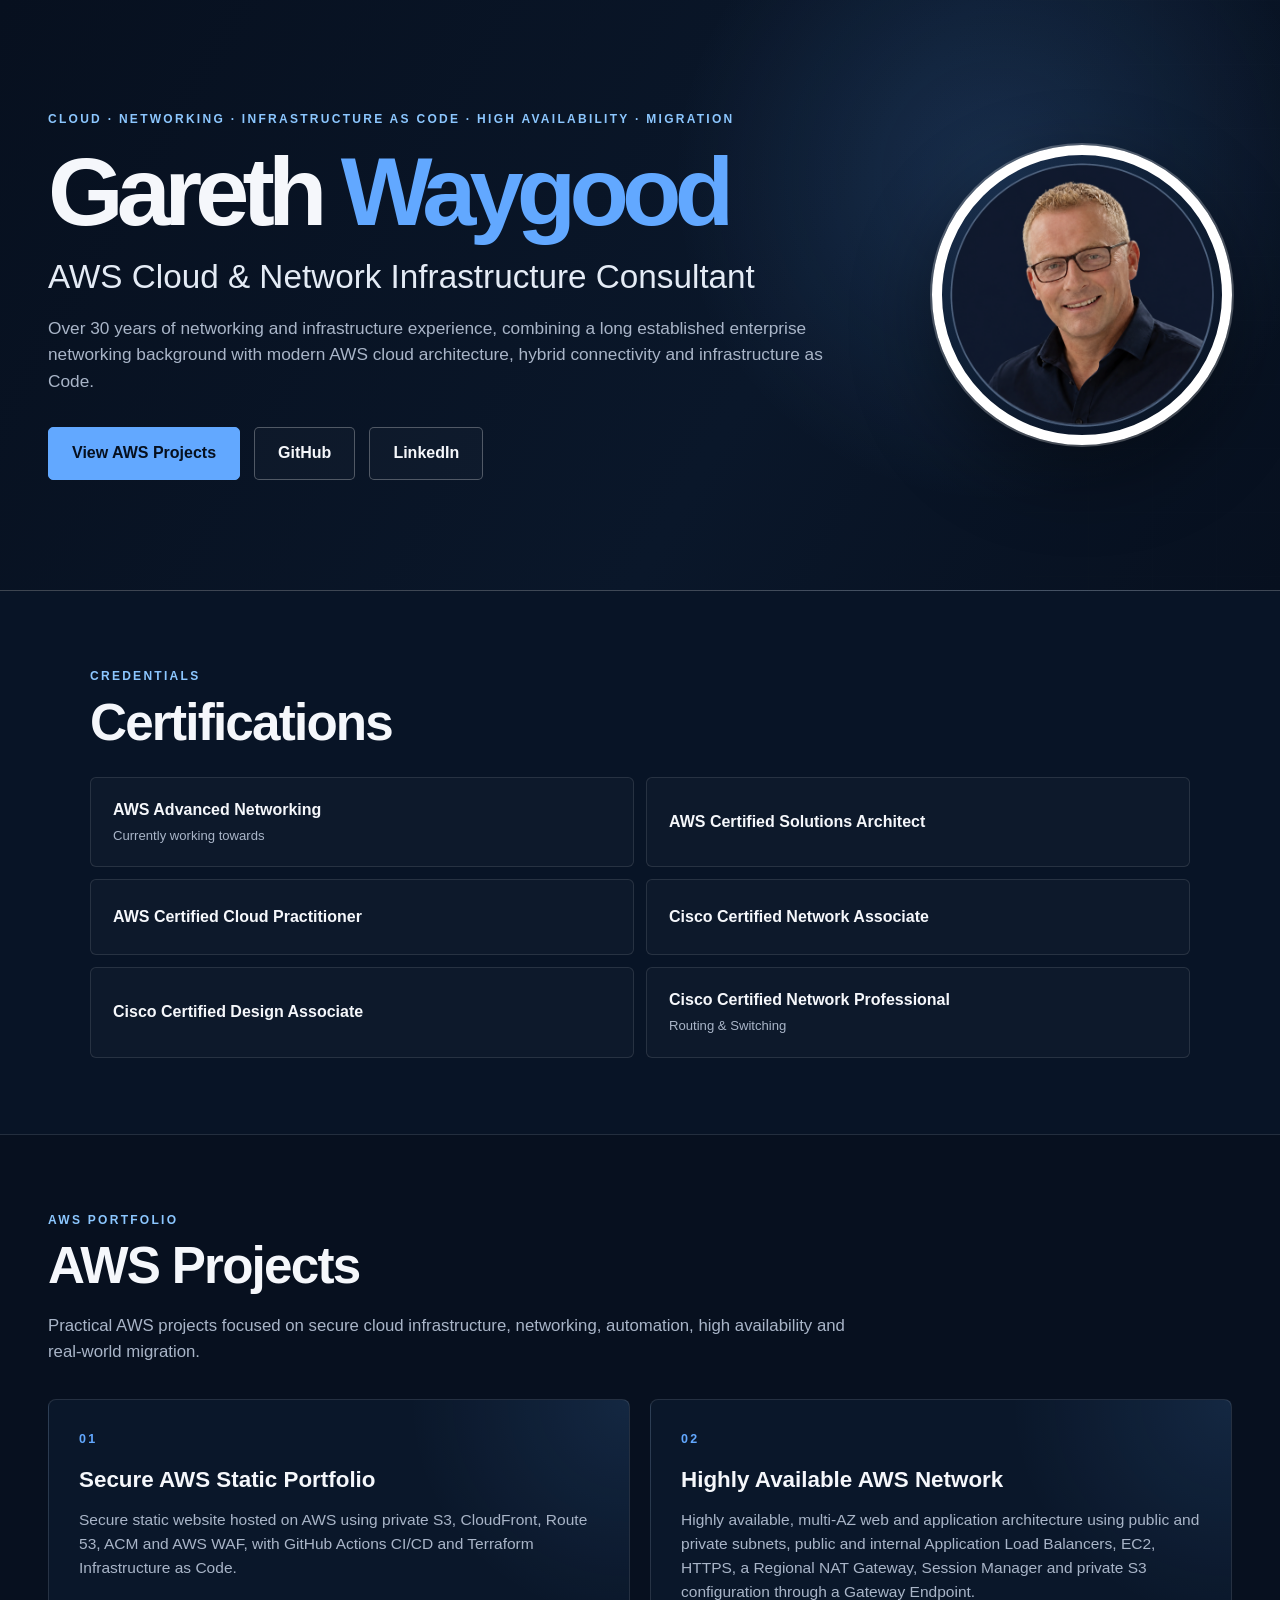
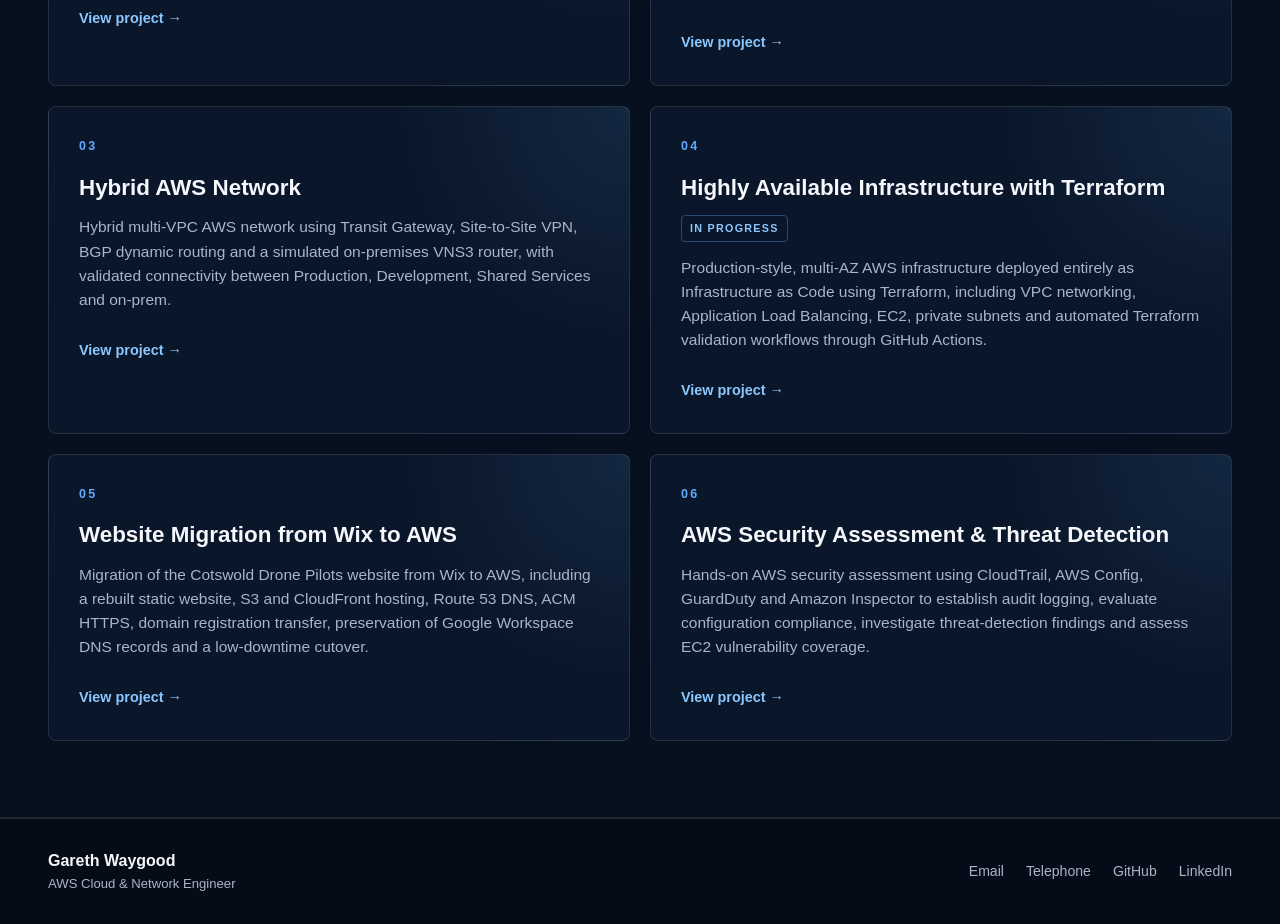
==== commit ba58a17d: "Project 6 added" ====
--- a/site/index.html
+++ b/site/index.html
@@ -55,6 +55,7 @@
       <article class="project"><div class="project-number">03</div><h3><a href="project3.html">Hybrid AWS Network</a></h3><p>Hybrid multi-VPC AWS network using Transit Gateway, Site-to-Site VPN, BGP dynamic routing and a simulated on-premises VNS3 router, with validated connectivity between Production, Development, Shared Services and on-prem.</p><a class="project-link" href="project3.html">View project →</a></article>
       <article class="project"><div class="project-number">04</div><h3><a href="project4.html">Highly Available Infrastructure with Terraform</a></h3><div class="status">IN PROGRESS</div><p>Production-style, multi-AZ AWS infrastructure deployed entirely as Infrastructure as Code using Terraform, including VPC networking, Application Load Balancing, EC2, private subnets and automated Terraform validation workflows through GitHub Actions.</p><a class="project-link" href="project4.html">View project →</a></article>
       <article class="project"><div class="project-number">05</div><h3><a href="project5.html">Website Migration from Wix to AWS</a></h3><p>Migration of the Cotswold Drone Pilots website from Wix to AWS, including a rebuilt static website, S3 and CloudFront hosting, Route 53 DNS, ACM HTTPS, domain registration transfer, preservation of Google Workspace DNS records and a low-downtime cutover.</p><a class="project-link" href="project5.html">View project →</a></article>
+      <article class="project"><div class="project-number">06</div><h3><a href="project6.html">AWS Security Assessment &amp; Threat Detection</a></h3><p>Hands-on AWS security assessment using CloudTrail, AWS Config, GuardDuty and Amazon Inspector to establish audit logging, evaluate configuration compliance, investigate threat-detection findings and assess EC2 vulnerability coverage.</p><a class="project-link" href="project6.html">View project →</a></article>
     </div>
   </div>
 </section>
